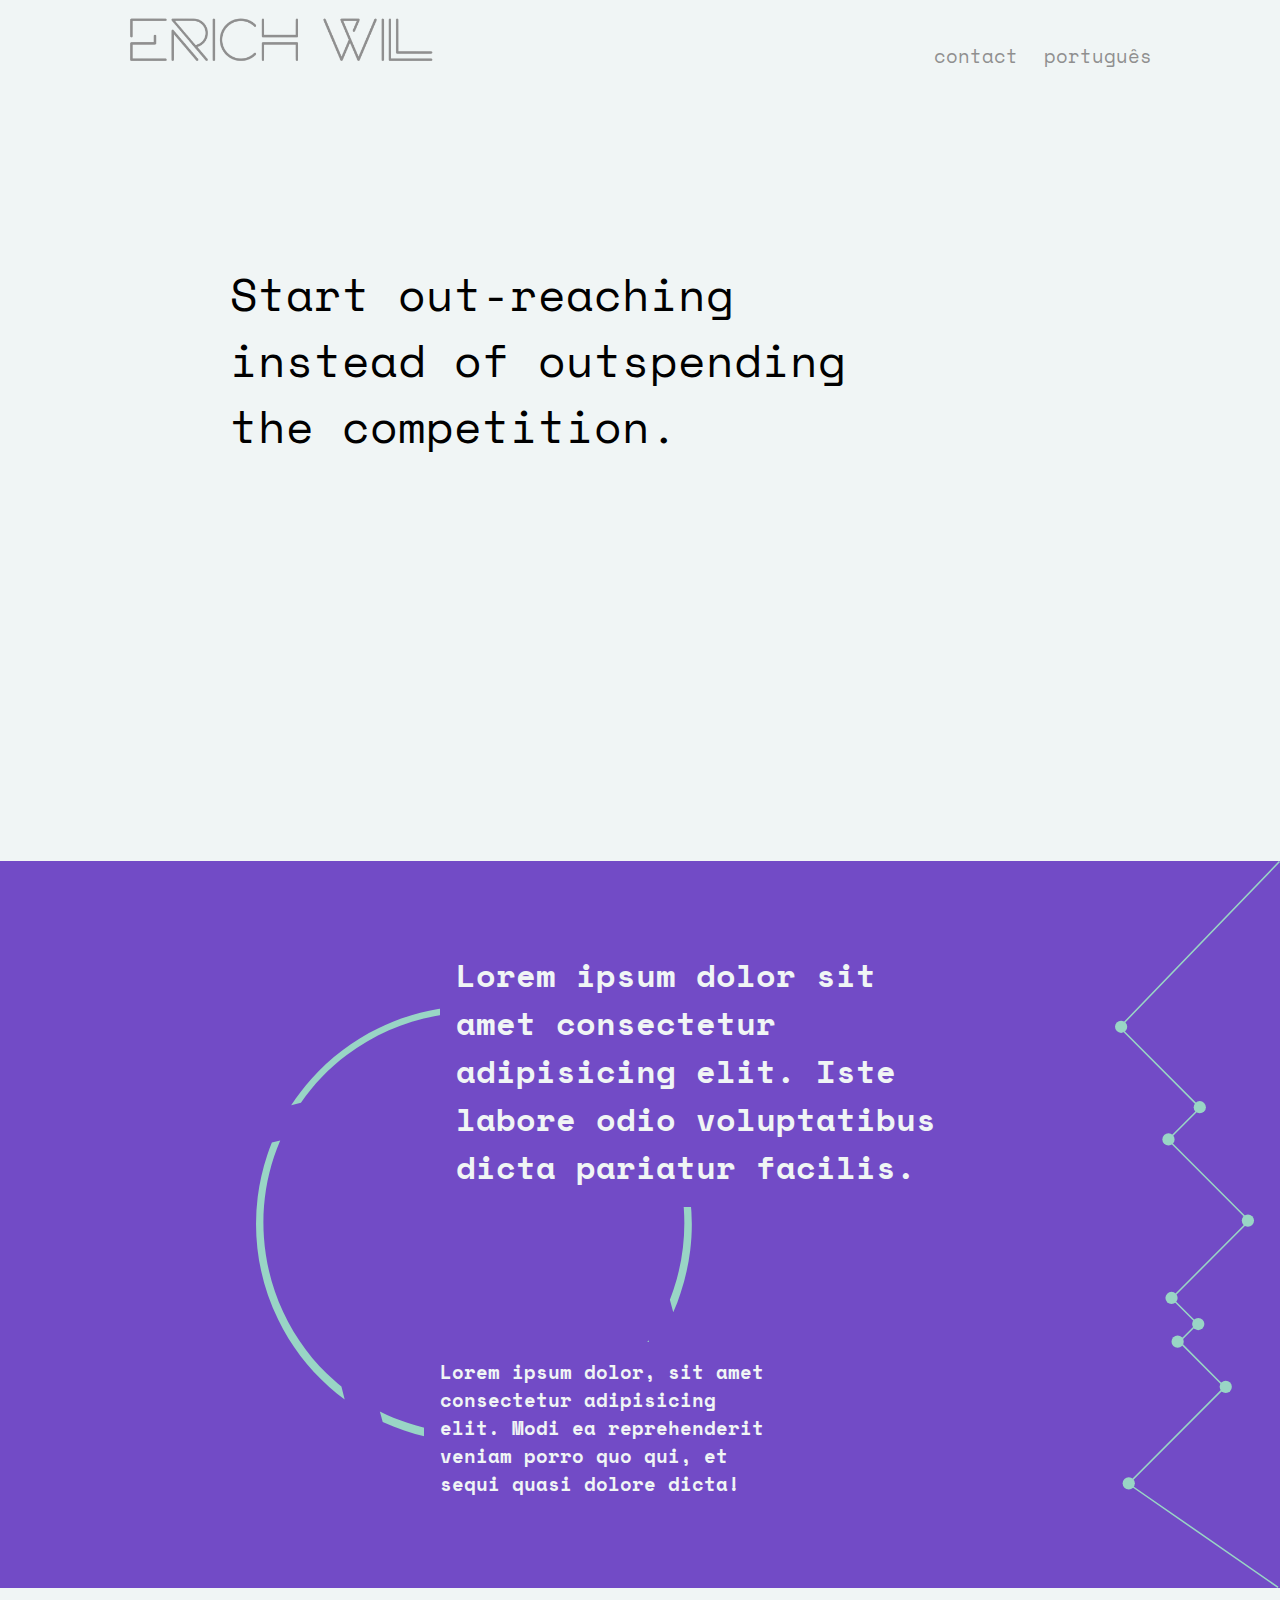
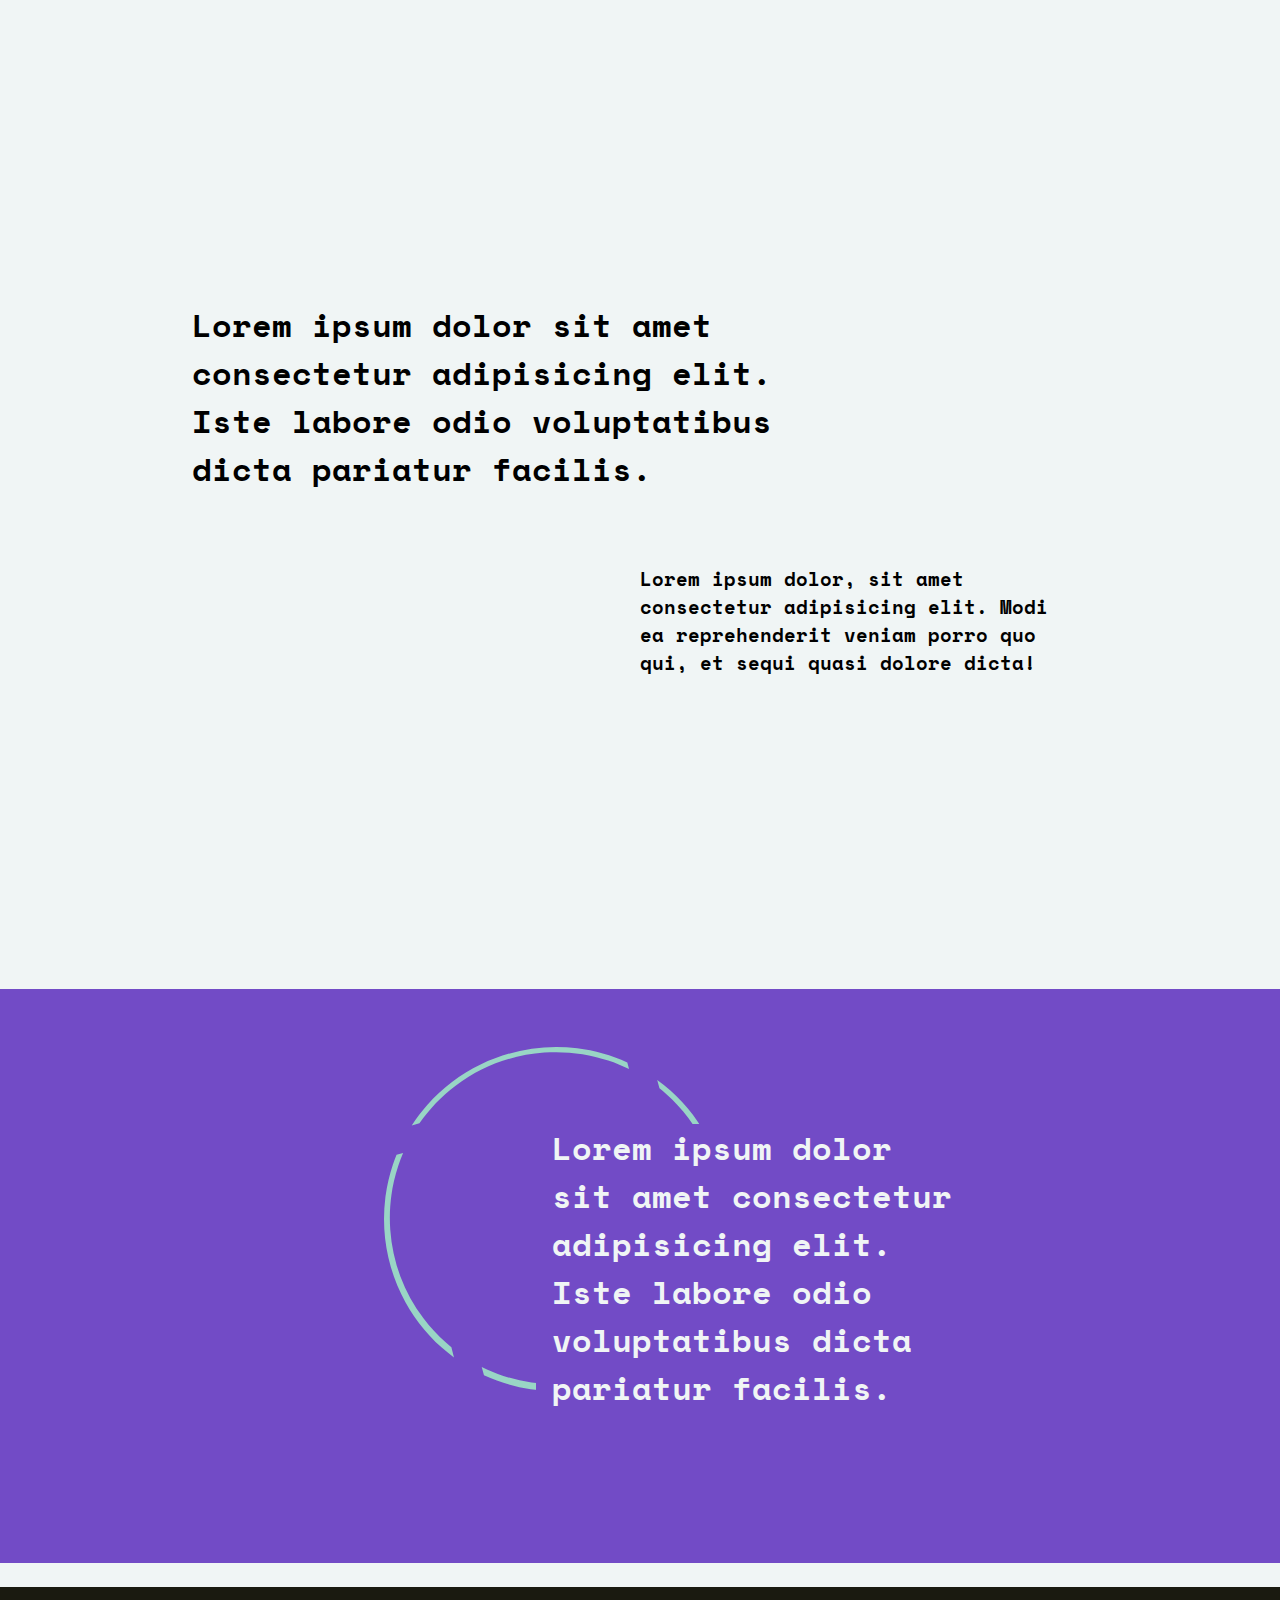
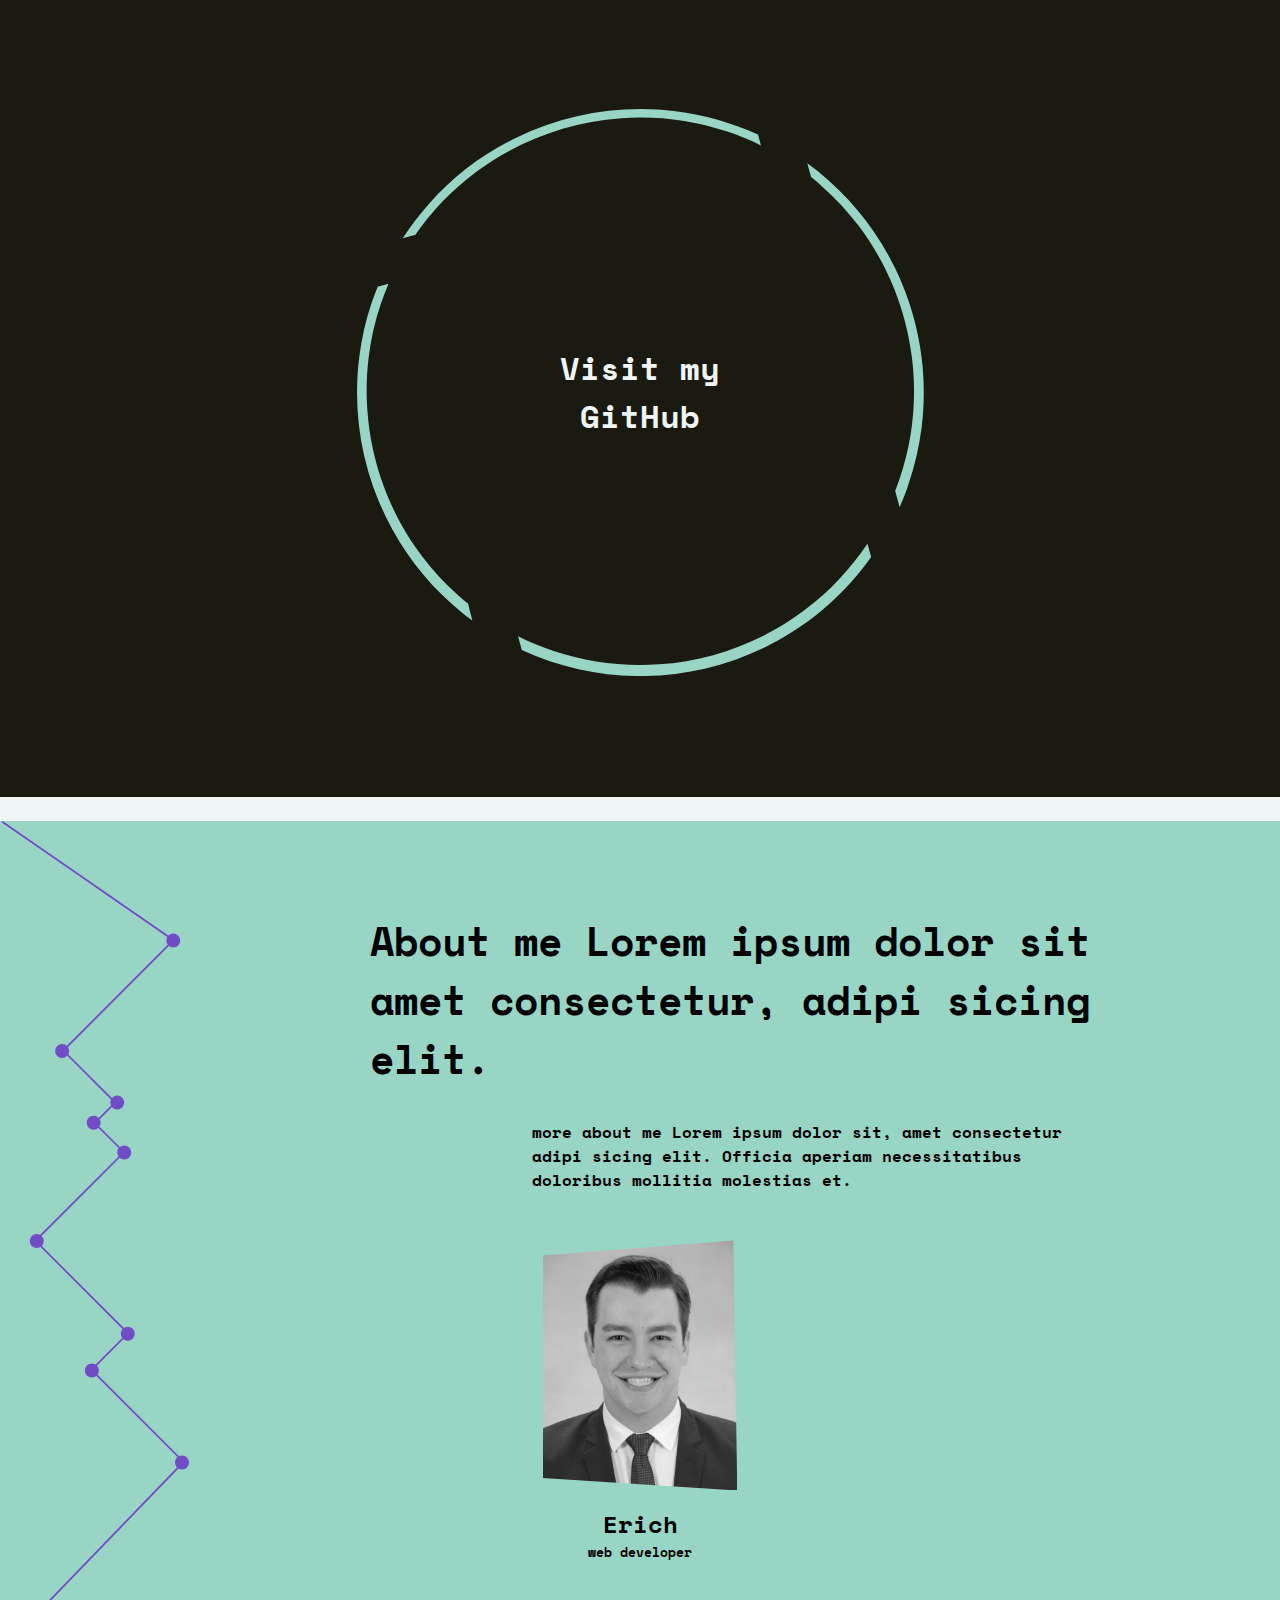
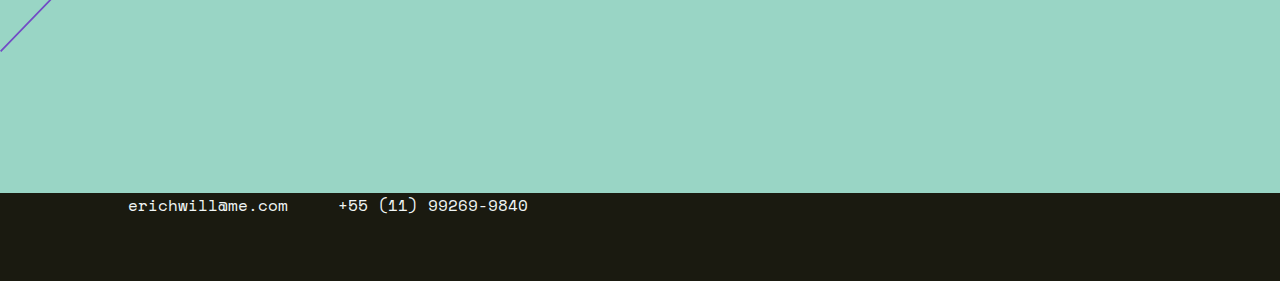
==== index.html @ 3552784d "creation of new repository and initial push." ====
<!DOCTYPE html>
<html lang="en">
<head>
    <meta charset="UTF-8">
    <meta http-equiv="X-UA-Compatible" content="IE=edge">
    <meta name="viewport" content="width=device-width, initial-scale=1.0">
    <title>Erich Will</title>
    <link rel="preconnect" href="https://fonts.gstatic.com">
    <link href="https://fonts.googleapis.com/css2?family=Space+Mono&display=swap" rel="stylesheet">
    <link rel="stylesheet" href="style.css">
</head>
<body>
    <header class="header">
        <div class="nav-bar">
            <a class="logo" href="index.html">
                <img src="Media/logo.png" alt="Erich's logo">
            </a>
            <nav class="main-nav">
                <a href="contact.html">contact</a>
                <a href="main.html">português</a>
            </nav>
        </div>
    </header>
    <section class="section-hero">
        <div class="container-hero">
            <h1 class="section-hero-text">
                Start out-reaching instead of outspending the competition.
            </h1>
        </div>
    </section>
    <div class="waves-purple"></div>
    <section class="section-about">
        <div class="container-about">
            <h2 class="about-primary">Lorem ipsum dolor sit amet consectetur adipisicing elit. Iste labore odio voluptatibus dicta pariatur facilis.</h2>
            <img class="circle-about" src="Media/cutted_circle.svg " alt="">
            <h3 class="about-secondary">Lorem ipsum dolor, sit amet consectetur adipisicing elit. Modi ea reprehenderit veniam porro quo qui, et sequi quasi dolore dicta!</h3>
            <img class="zigzag-about" src="Media/zig_zag.svg" alt="">
        </div>
    </section>
    <div class="angles-purple"></div>
    <section class="section-three">
        <div class="container-three">
            <h2 class="three-primary">Lorem ipsum dolor sit amet consectetur adipisicing elit. Iste labore odio voluptatibus dicta pariatur facilis.</h2>
            <img class="image_x" src="" alt="">
            <h3 class="three-secondary">Lorem ipsum dolor, sit amet consectetur adipisicing elit. Modi ea reprehenderit veniam porro quo qui, et sequi quasi dolore dicta!</h3>
        </div>
    </section>
    <div class="waves-purple"></div>
    <section class="section-four">
        <div class="container-four">
            <h2 class="four-primary">Lorem ipsum dolor sit amet consectetur adipisicing elit. Iste labore odio voluptatibus dicta pariatur facilis.</h2>
            <img class="circle-four" src="Media/cutted_circle.svg" alt="">
        </div>
    </section>
    <div class="diagonal">
        <img class="diagonal" src="media/cutted_rectangle.svg" alt="">
    </div>
    <section class="section-github">
        <div class="container-github">
            <img class="circle-github" src="Media/cutted_circle.svg" alt="">
            <h3 class="github-primary">
                <a href="https://github.com/erichwill">
                    Visit my<br>GitHub</h3>
                </a>
        </div>
    </section>
    <div class="diagonal-reverse">
        <img class="diagonal-reverse" src="media/usd-rectangle.svg" alt="">
    </div>
    <section class="section-me">
        <img class="zigzag-me" src="Media/purple_zigzag.svg" alt="">
        <div class="container-me">
            <h2 class="me-primary">About me Lorem ipsum dolor sit amet consectetur, adipi sicing elit.</h2>
            <h4 class="me-secondary">more about me Lorem ipsum dolor sit, amet consectetur adipi sicing elit. Officia aperiam necessitatibus doloribus mollitia molestias et.</h4>
            <div class="me-image">
                <img class="my-picture" src="Media/profile–bw.jpg" alt="Erich Will's picture">
                <h2 class="me">Erich</h2>
                <h5 class="me">web developer</h5>
            </div>
        </div>
    </section>
    <div class="waves-black"></div>
    <footer class="footer">
        <div class="container-footer">
            <div class="footer-left">
                <a href="mailto:erichwill@me.com">erichwill@me.com</a>
                <a href="tel:+5511992699840">+55 (11) 99269-9840</a>
            </div>
            <div class="footer-right">
                <a href="https://github.com/erichwill">
                    <img class="media-img" src="media/github.svg" alt="">
                </a>
                <a href="http://linkedin.com/in/erichwill">
                    <img class="media-img" src="media/linkedin.svg" alt="">
                </a>
            </div>
        </div>
    </footer>
</body>
</html>
---- style.css ----
* {
  margin: 0;
  padding: 0;
  box-sizing: border-box;
}

body {
  background-color: #f0f5f5;
  font-family: "Space Mono", monospace;
}

a {
  text-decoration: none;
  color: inherit;
}

header.header {
  position: fixed;
  top: 0;
  left: 0;
  z-index: 10;
  display: block;
  width: 100%;
  padding-top: 1rem;
  background-color: #f0f5f5;
}

div.nav-bar {
  display: flex;
  max-width: 80%;
  margin: auto;
  justify-content: space-between;
  align-items: flex-end;
}

a.logo img {
  height: 3rem;
}

nav.main-nav a {
  margin-left: 1rem;
}

nav.main-nav a {
  font-size: 1.2rem;
  color: #8f8f8f;
}

nav.main-nav a:hover {
  opacity: 0.7;
}

section.section-hero {
  display: flex;
  min-height: 80vh;
  justify-content: center;
  align-items: center;
  background-color: #f0f5f5;
}

div.container-hero {
  max-width: 80%;
}

div.container-hero h1 {
  margin-left: 10%;
  width: 70%;
  font-size: 5vh;
  font-weight: 400;
}

div.waves-purple {
  position: relative;
  z-index: 1;
  height: 11vw;
  background-image: url(media/purple_wave.svg);
  background-size: cover;
  background-repeat: no-repeat;
  background-position: 50% 100%;
}

section.section-about {
  position: relative;
  width: 100%;
  padding-top: 10vh;
  padding-bottom: 10vh;
  background-color: #724bc6;
  justify-content: center;
  display: flex;
}

div.container-about {
  max-width: 80vh;
}

h2.about-primary {
  position: relative;
  width: 70%;
  margin-left: 10rem;
  padding: 0 0 1rem 1rem;
  font-size: 2rem;
  color: #f0f5f5;
  z-index: 2;
  background-color: #724bc6;
}

h3.about-secondary {
  position: relative;
  width: 50%;
  margin: 15vh 0 0 20%;
  padding: 1rem 0 0 1rem;
  color: #f0f5f5;
  background-color: #724bc6;
  z-index: 2;
}

img.circle-about {
  position: absolute;
  left: 20%;
  top: 20%;
  height: 60%;
  z-index: 1;
  transition: 10s ease-in-out;
  animation: turn 10s ease-in-out infinite forwards paused;
}

img.circle-about:hover {
  animation-play-state: running;
}

img.zigzag-about {
  position: absolute;
  top: 0;
  right: 0;
  z-index: 1;
  height: 100%;
}

div.angles-purple {
  position: relative;
  z-index: 1;
  height: 11vw;
  background-image: url(media/purple_mountain.svg);
  background-size: cover;
  background-repeat: no-repeat;
  background-position: 50% 100%;
}

section.section-three {
  display: flex;
  min-height: 80vh;
  justify-content: center;
  align-items: center;
  background-color: #f0f5f5;
}

div.container-three {
  max-width: 80%;
}

h2.three-primary {
  position: relative;
  width: 60%;
  margin-left: 4rem;
  font-size: 2rem;
}

h3.three-secondary {
  position: relative;
  width: 40%;
  margin: 3rem 0 0 50%;
}

section.section-four {
  position: relative;
  width: 100%;
  padding-top: 15vh;
  padding-bottom: 15vh;
  background-color: #724bc6;
  justify-content: center;
  display: flex;
}

div.container-four {
  max-width: 80vh;
}

h2.four-primary {
  position: relative;
  width: 60%;
  margin-left: 16rem;
  padding: 0 0 1rem 1rem;
  font-size: 2rem;
  color: #f0f5f5;
  z-index: 2;
  background-color: #724bc6;
}

img.circle-four {
  position: absolute;
  left: 30%;
  top: 10%;
  height: 60%;
  z-index: 1;
  animation: turn 10s ease-in-out infinite forwards paused;
}

img.circle-four:hover {
  animation-play-state: running;
}

div.diagonal img {
  background-color: #724bc6;
  position: relative;
  width: 100%;
  margin-bottom: -10px;
  background-position: 50% 100%;
}

section.section-github {
  position: relative;
  height: 90vh;
  padding-top: 10vh;
  padding-bottom: 10vh;
  background-color: #1a1a10;
  justify-content: center;
  align-items: center;
  display: flex;
}

div.container-github {
  max-width: 90vh;
  justify-content: center;
  animation: opacity 0.3s ease-in-out;
}

img.circle-github {
  position: absolute;
  left: 0;
  right: 0;
  top: 15%;
  height: 70%;
  margin: auto;
  animation: turn 15s ease-in-out infinite forwards paused;
}

img.circle-github:hover {
  animation-play-state: running;
}

h3.github-primary {
  color: #f0f5f5;
  font-size: 2rem;
  text-align: center;
  position: absolute;
  left: 50%;
  top: 50%;
  transform: translate(-50%, -50%);
}

.github-primary a:hover {
  opacity: 0.7;
}

div.diagonal-reverse img {
  background-color: #99d5c5;
  position: relative;
  width: 100%;
  margin-bottom: -7px;
  background-position: 50% 100%;
}

section.section-me {
  position: relative;
  /* height: 90vh; */
  padding-top: 10vh;
  padding-bottom: 10vh;
  background-color: #99d5c5;
  display: flex;
  width: 100%;
}

img.zigzag-me {
  position: absolute;
  height: 100%;
  margin-top: -10vh;
}

div.container-me {
  margin: auto;
  max-width: 120vh;
}

h2.me-primary {
  width: 70%;
  margin-left: 25%;
  font-size: 2.5rem;
}

h4.me-secondary {
  width: 50%;
  margin-left: 40%;
  margin-top: 2rem;
  font-size: 1rem;
}

div.me-image {
  margin-top: 3rem;
  display: flex;
  flex-direction: column;
  align-items: center;
}

img.my-picture {
  margin-bottom: 1rem;
  height: 250px;
  clip-path: polygon(0 6%, 98% 0, 100% 100%, 0 95%);
}

img.my-picture:hover {
  animation: polygon 0.3s ease-out forwards;
}

div.waves-black {
  position: relative;
  z-index: 1;
  height: 11vw;
  background-color: #99d5c5;
  background-image: url(media/black_wave.svg);
  background-size: cover;
  background-repeat: no-repeat;
  background-position: 50% 100%;
}

footer.footer {
  padding-bottom: 4rem;
  background-color: #1a1a10;
}

div.container-footer {
  display: flex;
  width: 80%;
  margin: auto;
  justify-content: space-between;
  align-items: center;
  color: #f0f5f5;
}

div.footer-left {
  display: flex;
  justify-content: center;
  align-items: center;
}

div.footer-left a {
  padding-right: 50px;
}

div.footer-left a:hover {
  opacity: 0.7;
}

div.footer-right {
  display: flex;
  justify-content: center;
  align-items: center;
  column-gap: 30px;
}

div.footer-right a:hover {
  opacity: 0.7;
}

img.media-img {
  vertical-align: middle;
  width: 100%;
}

@keyframes turn {
  from {
    transform: rotateZ(0deg);
  }
  to {
    transform: rotateZ(360deg);
  }
}

@keyframes polygon {
  from {
    clip-path: polygon(0 6%, 98% 0, 100% 100%, 0 95%);
  }
  to {
    clip-path: polygon(0 0, 100% 0, 100% 100%, 0 100%);
  }
}
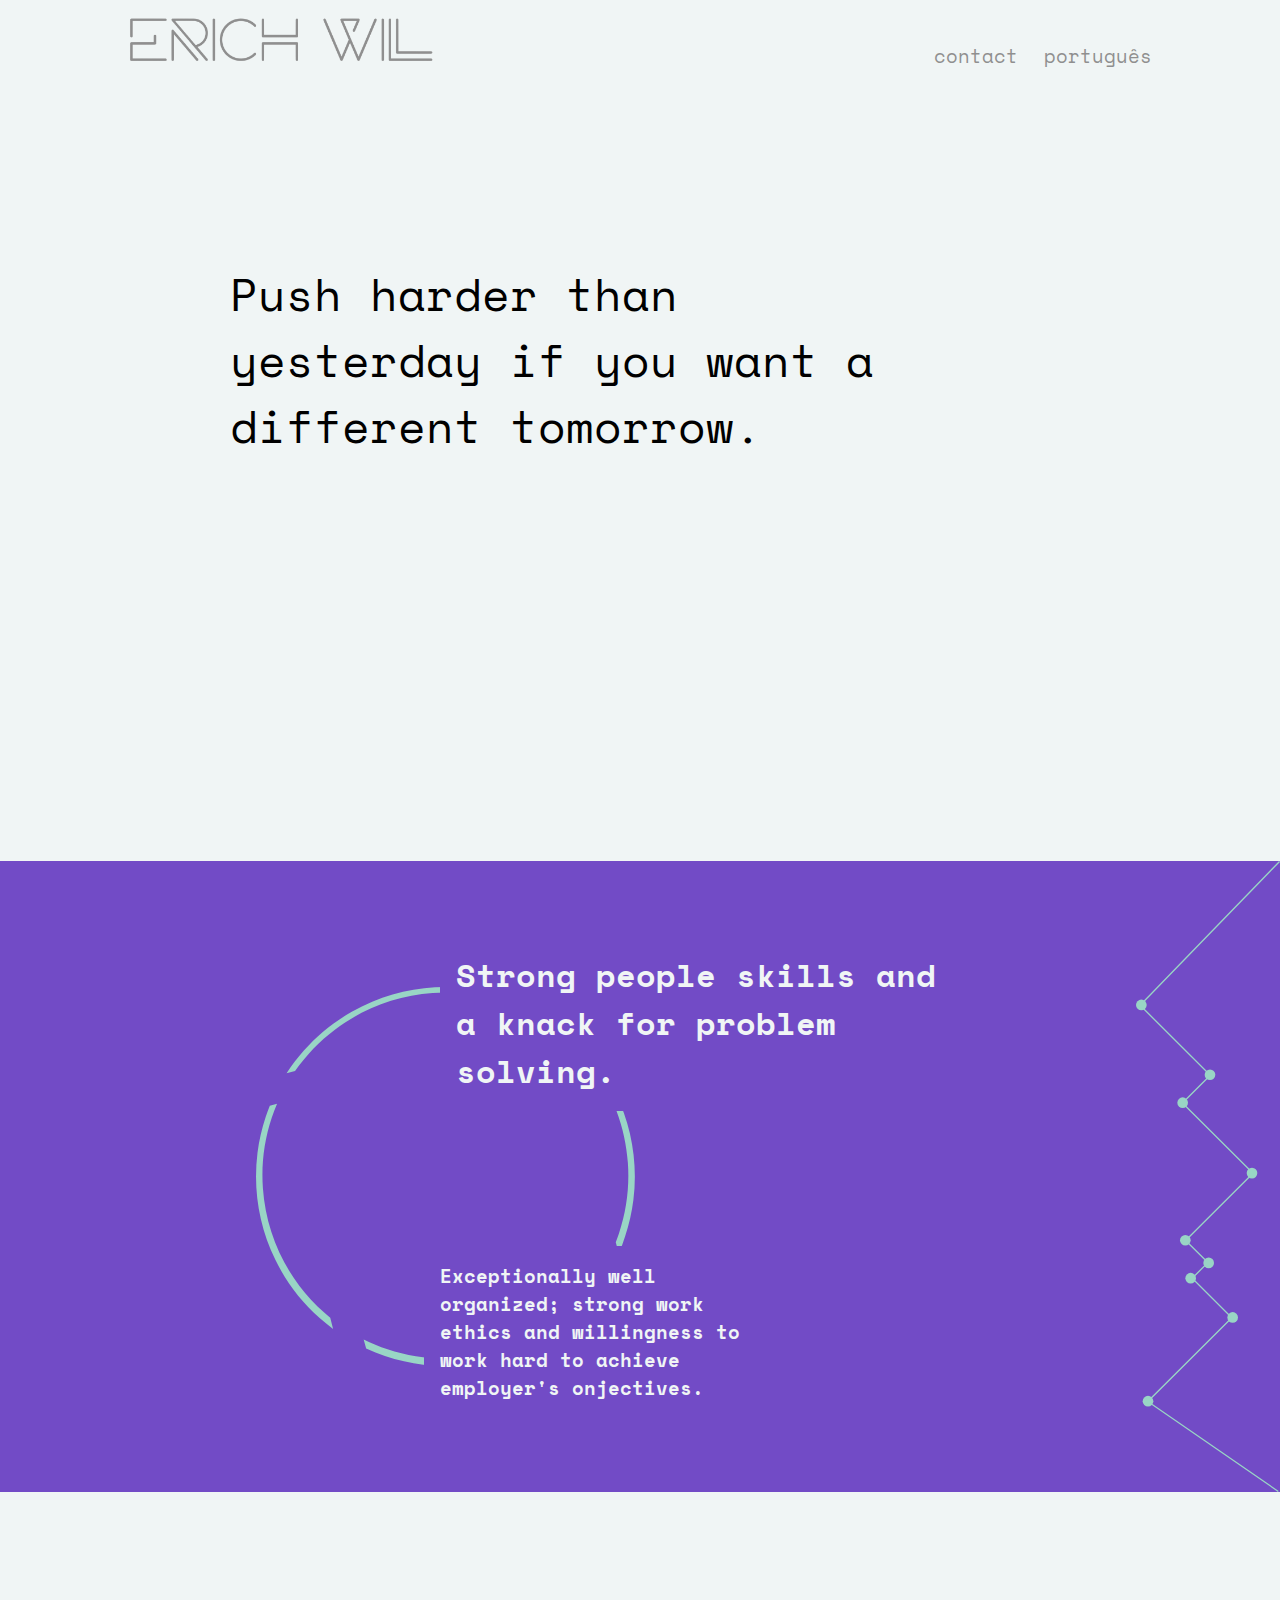
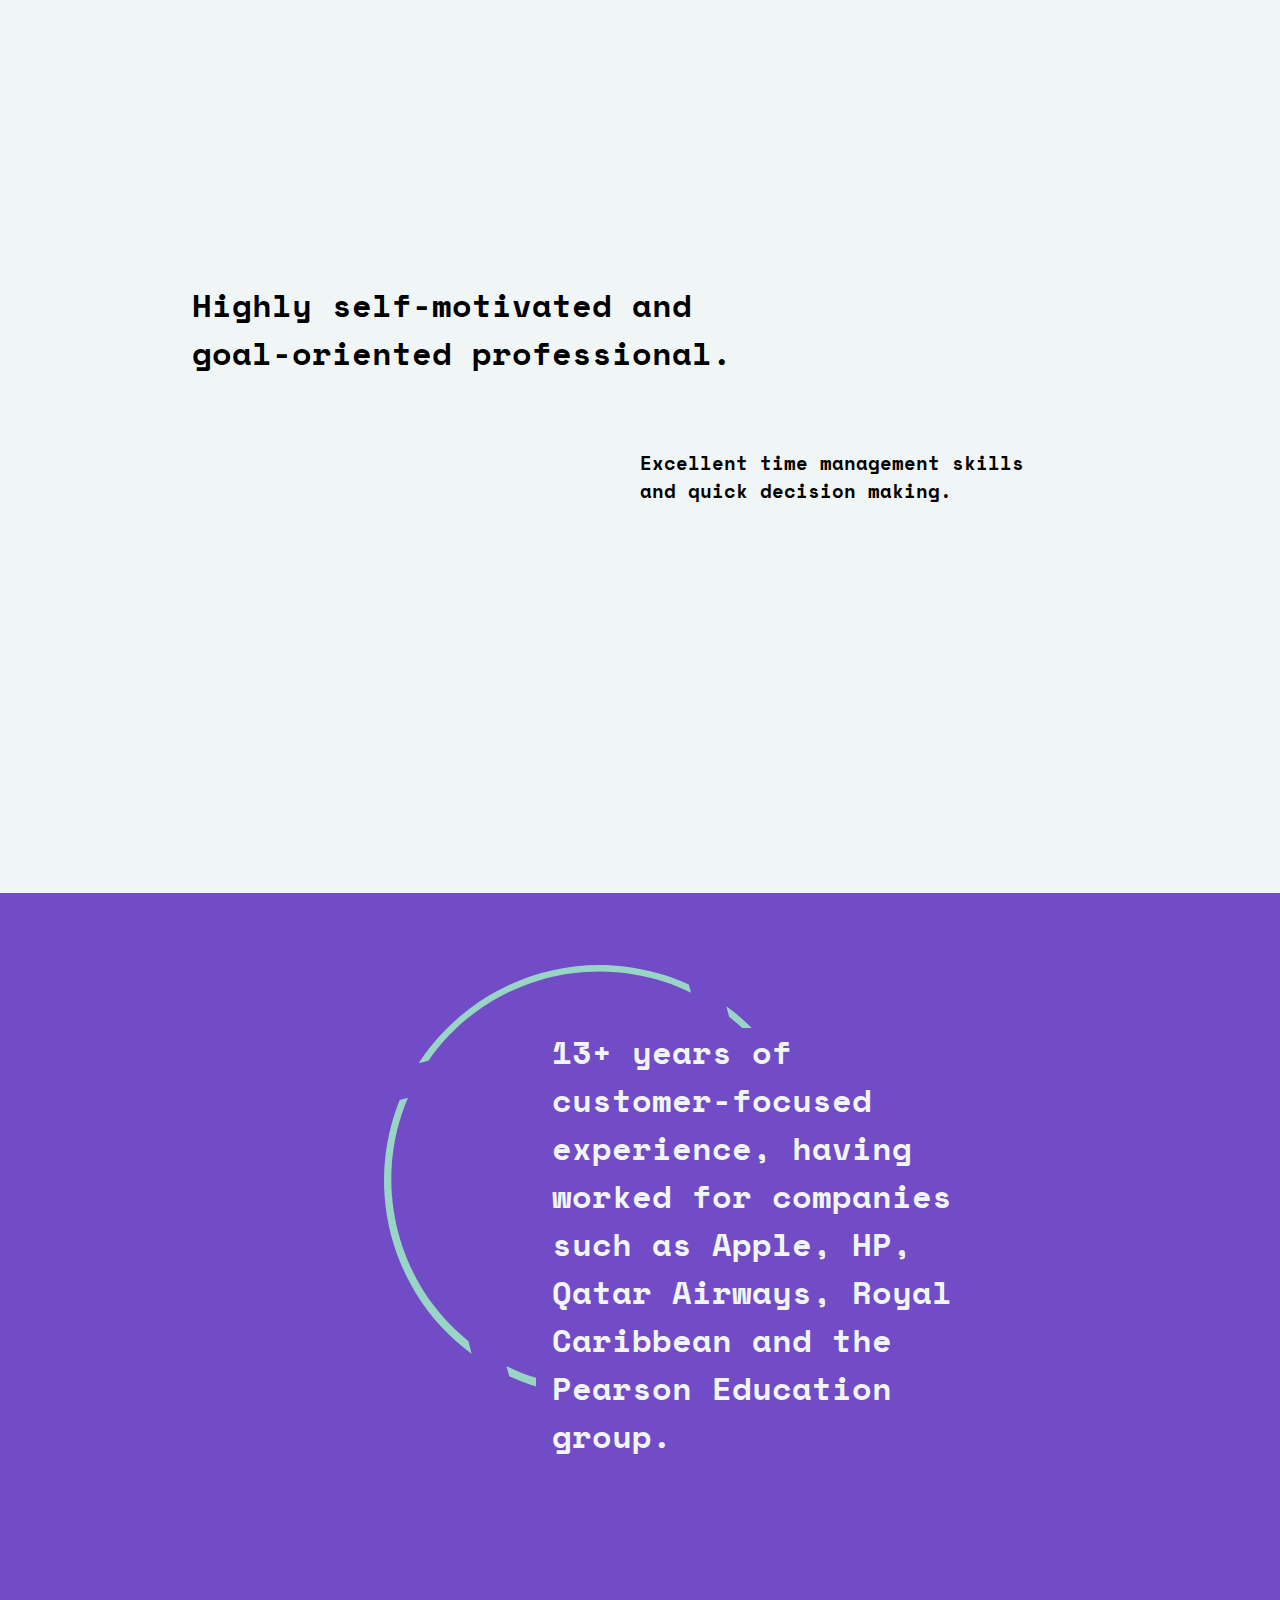
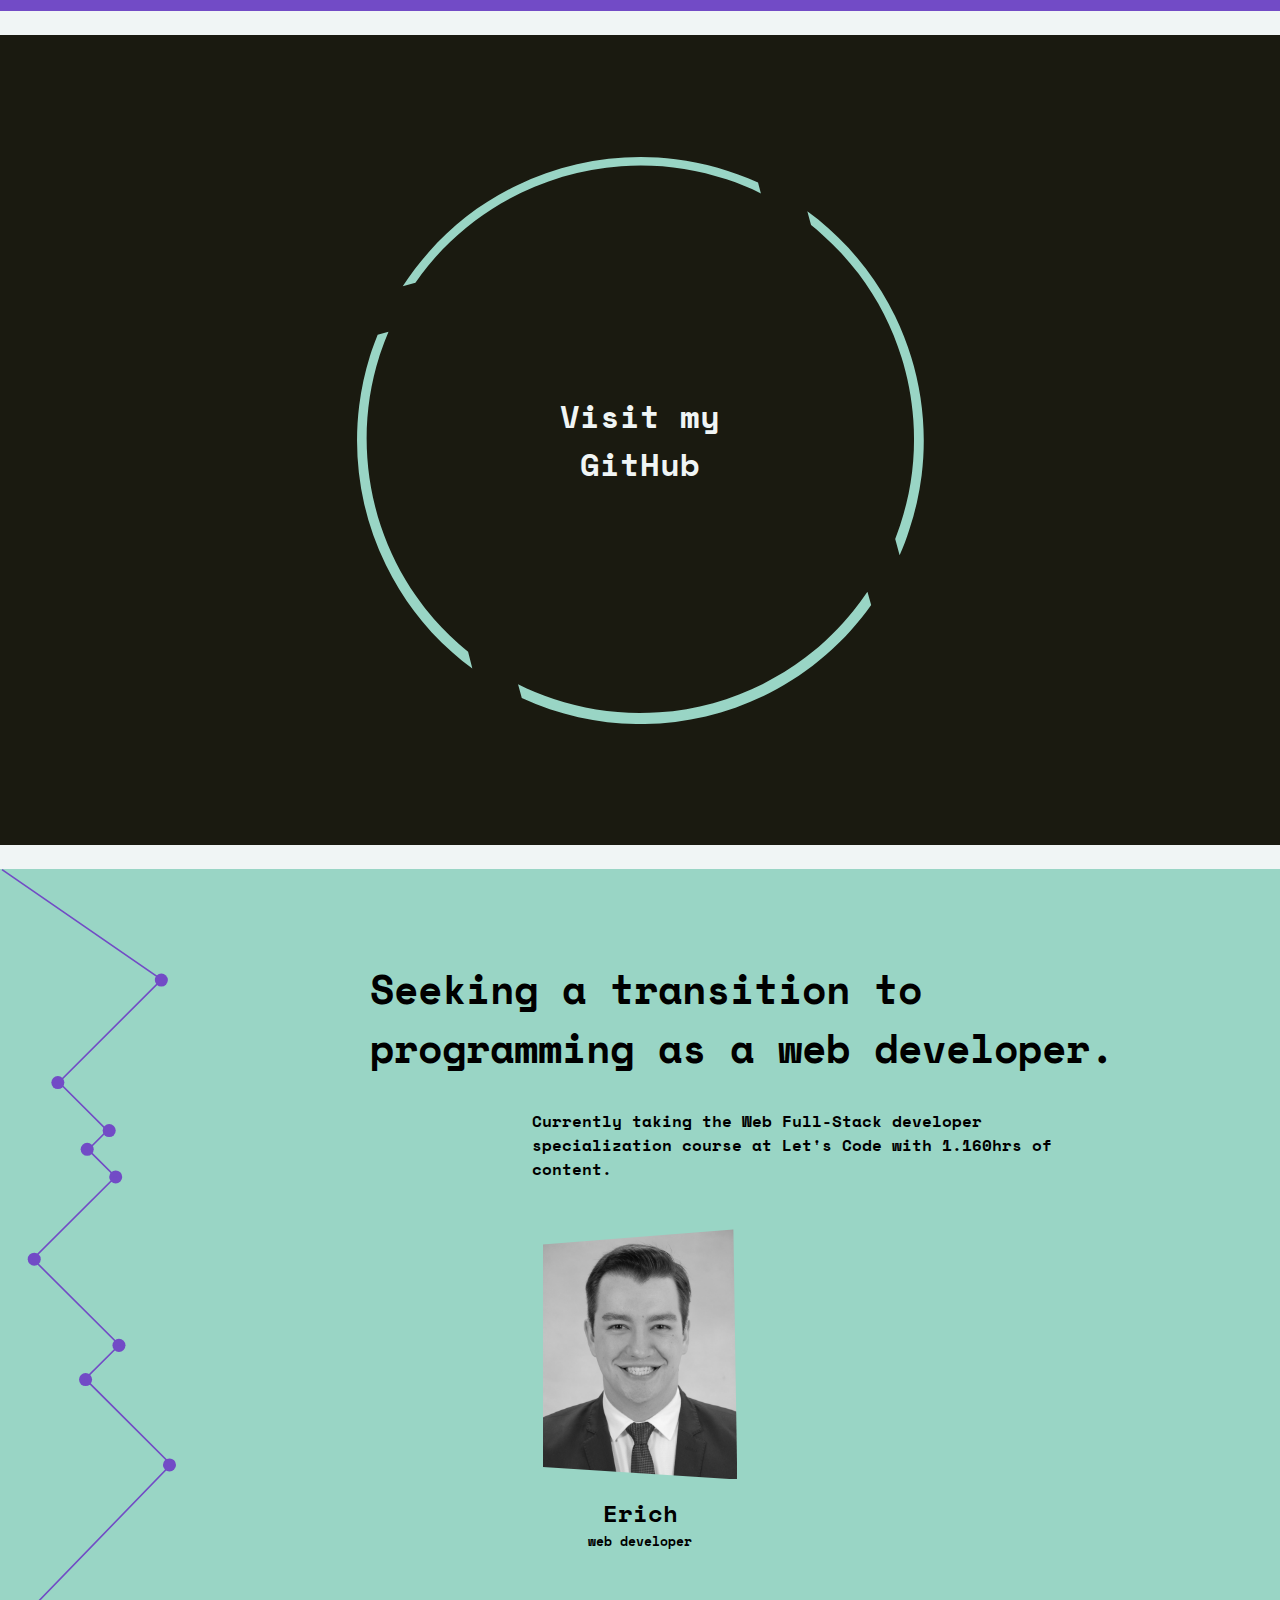
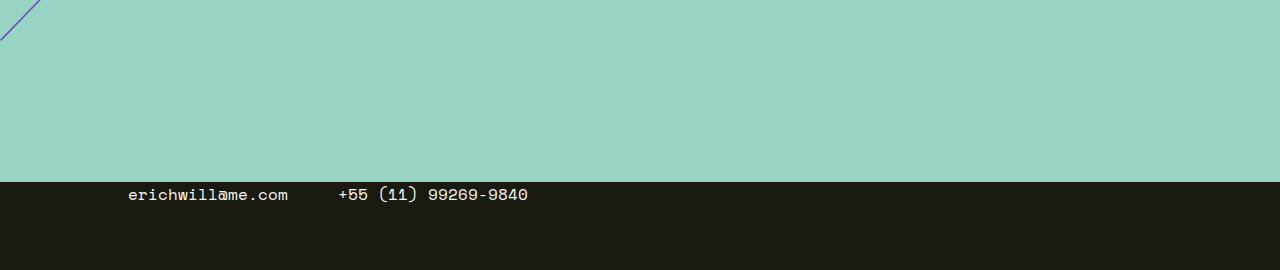
==== commit a938de93: "upload of files" ====
--- a/index.html
+++ b/index.html
@@ -17,38 +17,38 @@
             </a>
             <nav class="main-nav">
                 <a href="contact.html">contact</a>
-                <a href="main.html">português</a>
+                <a href="404.html">português</a>
             </nav>
         </div>
     </header>
     <section class="section-hero">
         <div class="container-hero">
             <h1 class="section-hero-text">
-                Start out-reaching instead of outspending the competition.
+                Push harder than yesterday if you want a different tomorrow.
             </h1>
         </div>
     </section>
     <div class="waves-purple"></div>
     <section class="section-about">
         <div class="container-about">
-            <h2 class="about-primary">Lorem ipsum dolor sit amet consectetur adipisicing elit. Iste labore odio voluptatibus dicta pariatur facilis.</h2>
+            <h2 class="about-primary">Strong people skills and a knack for problem solving.</h2>
             <img class="circle-about" src="Media/cutted_circle.svg " alt="">
-            <h3 class="about-secondary">Lorem ipsum dolor, sit amet consectetur adipisicing elit. Modi ea reprehenderit veniam porro quo qui, et sequi quasi dolore dicta!</h3>
+            <h3 class="about-secondary">Exceptionally well organized; strong work ethics and willingness to work hard to achieve employer's onjectives.</h3>
             <img class="zigzag-about" src="Media/zig_zag.svg" alt="">
         </div>
     </section>
     <div class="angles-purple"></div>
     <section class="section-three">
         <div class="container-three">
-            <h2 class="three-primary">Lorem ipsum dolor sit amet consectetur adipisicing elit. Iste labore odio voluptatibus dicta pariatur facilis.</h2>
+            <h2 class="three-primary">Highly self-motivated and goal-oriented professional.</h2>
             <img class="image_x" src="" alt="">
-            <h3 class="three-secondary">Lorem ipsum dolor, sit amet consectetur adipisicing elit. Modi ea reprehenderit veniam porro quo qui, et sequi quasi dolore dicta!</h3>
+            <h3 class="three-secondary">Excellent time management skills and quick decision making.</h3>
         </div>
     </section>
     <div class="waves-purple"></div>
     <section class="section-four">
         <div class="container-four">
-            <h2 class="four-primary">Lorem ipsum dolor sit amet consectetur adipisicing elit. Iste labore odio voluptatibus dicta pariatur facilis.</h2>
+            <h2 class="four-primary">13+ years of customer-focused experience, having worked for companies such as Apple, HP, Qatar Airways, Royal Caribbean and the Pearson Education group.</h2>
             <img class="circle-four" src="Media/cutted_circle.svg" alt="">
         </div>
     </section>
@@ -70,8 +70,8 @@
     <section class="section-me">
         <img class="zigzag-me" src="Media/purple_zigzag.svg" alt="">
         <div class="container-me">
-            <h2 class="me-primary">About me Lorem ipsum dolor sit amet consectetur, adipi sicing elit.</h2>
-            <h4 class="me-secondary">more about me Lorem ipsum dolor sit, amet consectetur adipi sicing elit. Officia aperiam necessitatibus doloribus mollitia molestias et.</h4>
+            <h2 class="me-primary">Seeking a transition to programming as a web developer.</h2>
+            <h4 class="me-secondary">Currently taking the Web Full-Stack developer specialization course at Let's Code with 1.160hrs of content.</h4>
             <div class="me-image">
                 <img class="my-picture" src="Media/profile–bw.jpg" alt="Erich Will's picture">
                 <h2 class="me">Erich</h2>
@@ -93,6 +93,9 @@
                 <a href="http://linkedin.com/in/erichwill">
                     <img class="media-img" src="media/linkedin.svg" alt="">
                 </a>
+                <a href="./Media/Resume Erich Will.pdf" download>
+                    <img class="media-img" src="media/cv.svg" alt="">
+                </a>
             </div>
         </div>
     </footer>
--- a/style.css
+++ b/style.css
@@ -393,3 +393,85 @@
     clip-path: polygon(0 0, 100% 0, 100% 100%, 0 100%);
   }
 }
+
+@media only screen and (max-width: 650px) {
+  html,
+  body {
+    width: 100%;
+    margin: 0;
+    padding: 0;
+  }
+
+  header.header {
+    position: relative;
+    padding: 0;
+    width: fit-content;
+  }
+
+  div.nav-bar {
+    display: flex;
+    width: 100vw;
+    justify-content: space-between;
+    align-items: flex-end;
+  }
+
+  nav.main-nav {
+    display: flex;
+    flex-direction: column;
+    align-items: flex-end;
+  }
+
+  a.logo img {
+    height: 2rem;
+  }
+
+  img.circle-about,
+  img.circle-four,
+  img.circle-github {
+    left: 0;
+    height: inherit;
+  }
+
+  h2.about-primary,
+  h2.four-primary {
+    margin-left: 1rem;
+    width: 80%;
+    font-size: 1.5rem;
+  }
+
+  h2.three-primary {
+    font-size: 1.5rem;
+  }
+
+  img.circle-github {
+    top: 0;
+    bottom: 0;
+  }
+
+  div.container-hero h1 {
+    width: 100%;
+  }
+
+  img.zigzag-about,
+  img.zigzag-me {
+    display: none;
+  }
+
+  h2.me-primary {
+    font-size: 2rem;
+  }
+
+  div.container-footer {
+    padding-top: 1rem;
+  }
+
+  div.container-footer,
+  div.footer-left {
+    flex-direction: column;
+  }
+
+  div.footer-left a {
+    margin-bottom: 2rem;
+    padding-right: 0;
+  }
+}
